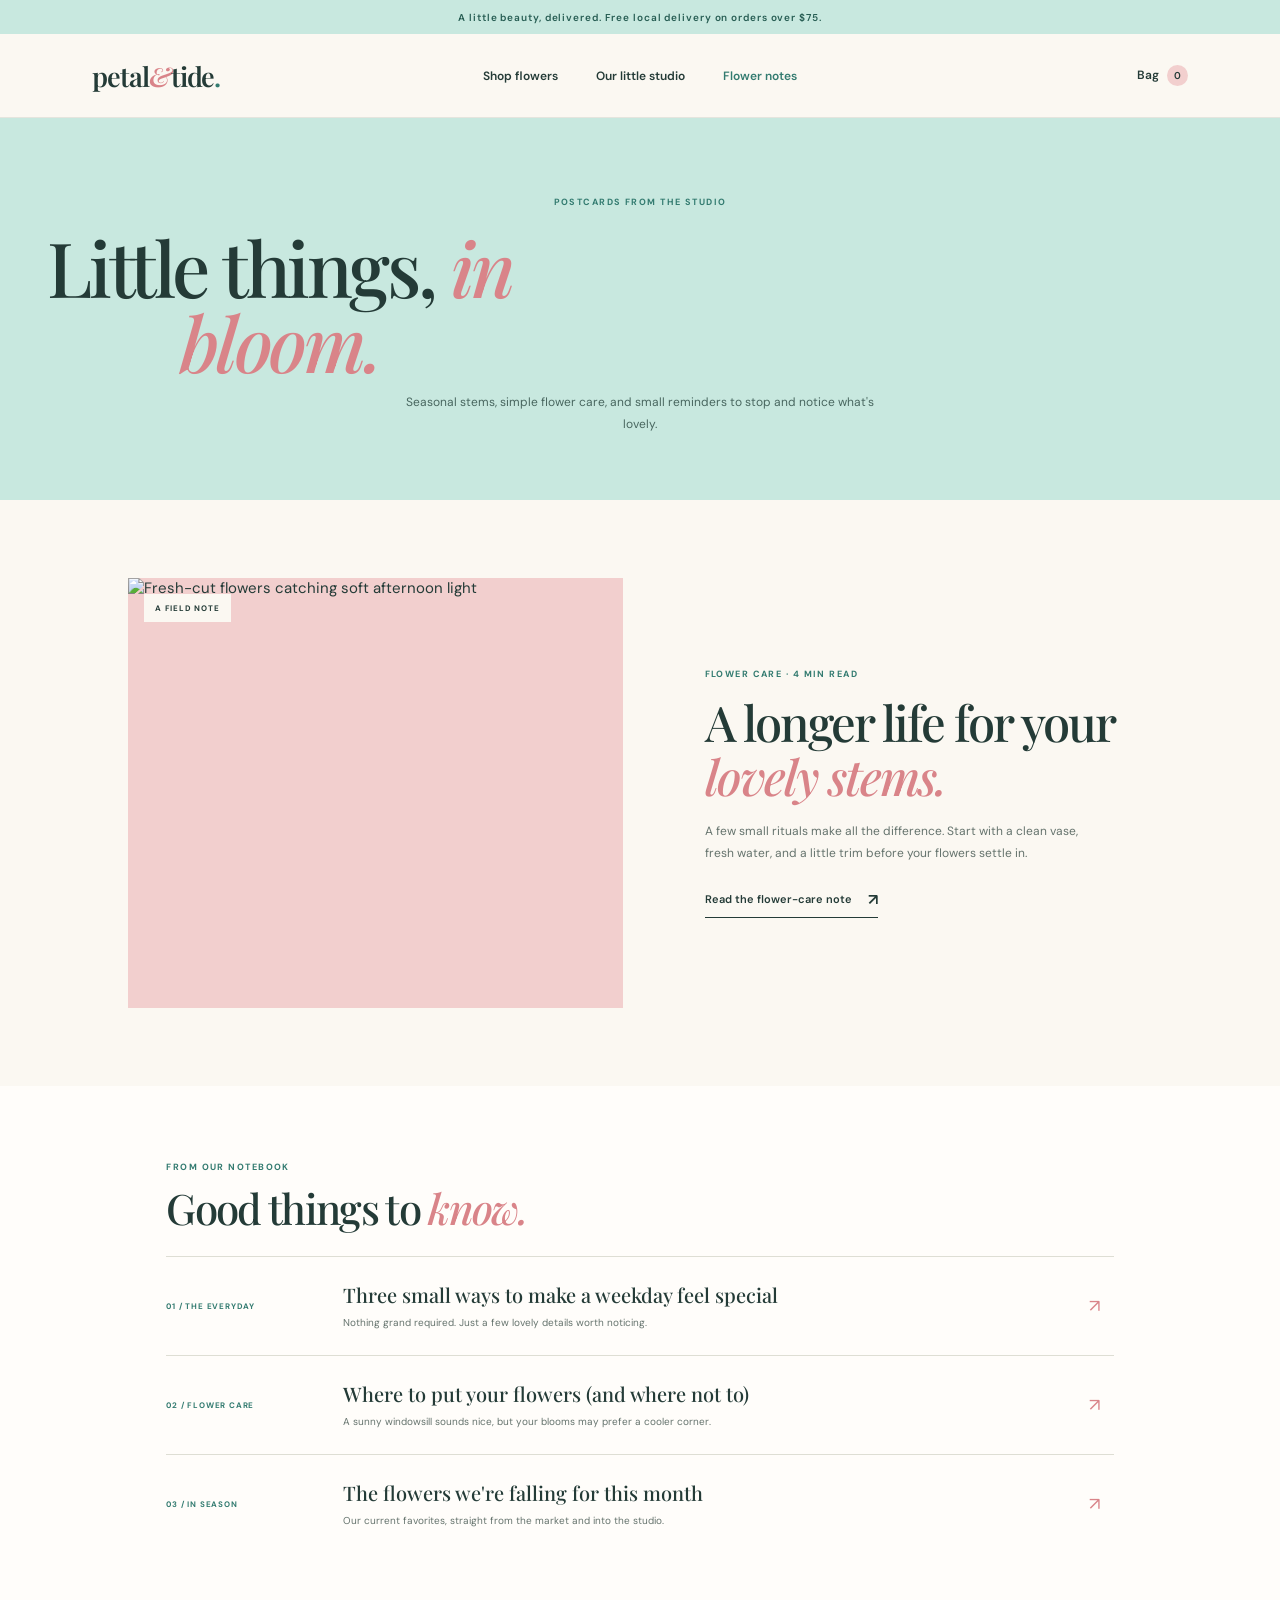
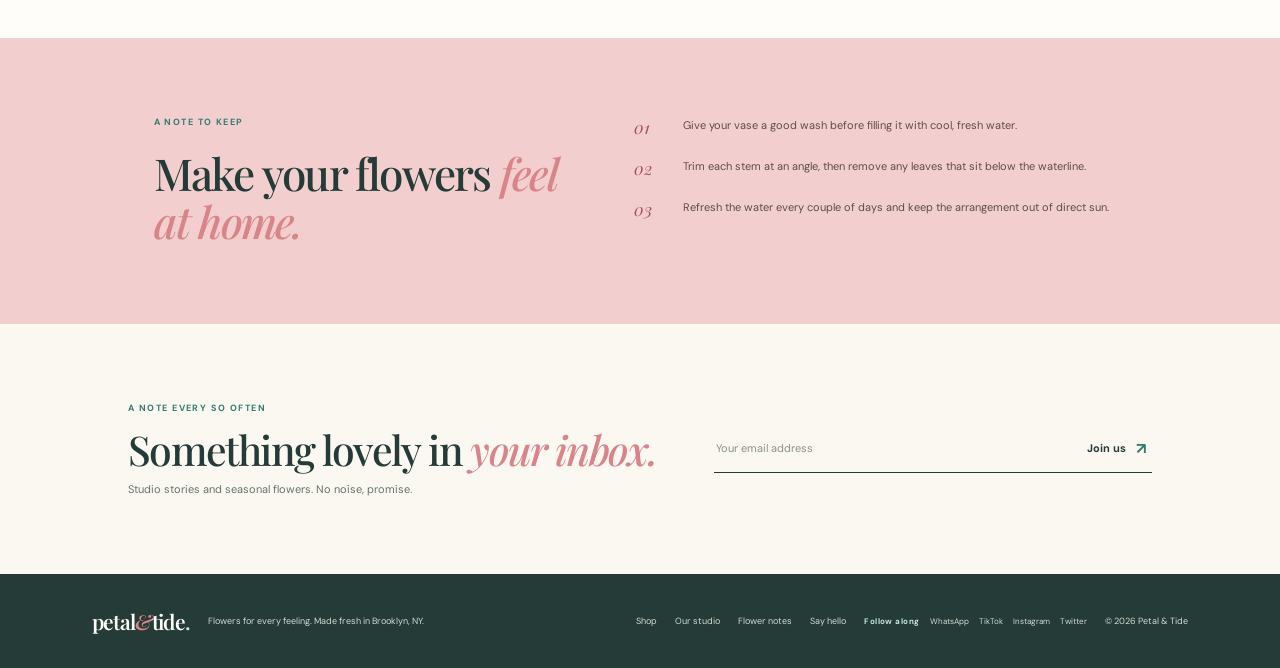
==== notes.html @ 0f06288e "Add files via upload" ====
<!doctype html>
<html lang="en">
<head>
  <meta charset="utf-8">
  <meta name="viewport" content="width=device-width, initial-scale=1">
  <meta name="theme-color" content="#c8e8df">
  <meta name="description" content="Flower notes from Petal & Tide: seasonal inspiration, simple flower care, and small ways to make an ordinary day lovely.">
  <title>Flower Notes | Petal & Tide</title>
  <link rel="preconnect" href="https://fonts.googleapis.com">
  <link rel="preconnect" href="https://fonts.gstatic.com" crossorigin>
  <link href="https://fonts.googleapis.com/css2?family=DM+Sans:wght@400;500;600;700&family=Playfair+Display:ital,wght@0,500;0,600;1,500;1,600&display=swap" rel="stylesheet">
  <link rel="stylesheet" href="styles.css">
  <script src="script.js" defer></script>
</head>
<body>
  <div class="announcement">A little beauty, delivered. Free local delivery on orders over $75.</div>
  <header class="site-header">
    <a class="wordmark" href="index.html" aria-label="Petal and Tide home">petal<span>&</span>tide<span class="wordmark-dot">.</span></a>
    <button class="menu-toggle" type="button" aria-expanded="false" aria-controls="primary-nav" aria-label="Open menu"><span></span><span></span></button>
    <nav class="primary-nav" id="primary-nav" aria-label="Main navigation"><a href="shop.html">Shop flowers</a><a href="studio.html">Our little studio</a><a href="notes.html" aria-current="page">Flower notes</a></nav>
    <a class="bag-link" href="shop.html#products" aria-label="Shopping bag"><span class="bag-label">Bag</span> <span class="bag-count">0</span></a>
  </header>
  <main>
    <section class="notes-intro"><p class="eyebrow">POSTCARDS FROM THE STUDIO</p><h1>Little things, <em>in bloom.</em></h1><p>Seasonal stems, simple flower care, and small reminders to stop and notice what's lovely.</p></section>
    <section class="featured-note">
      <a class="featured-note-image" href="#note-care"><img src="https://images.unsplash.com/photo-1490750967868-88aa4486c946?auto=format&fit=crop&w=1300&q=85" alt="Fresh-cut flowers catching soft afternoon light"><span class="featured-note-tag">A FIELD NOTE</span></a>
      <div class="featured-note-copy"><p class="eyebrow">FLOWER CARE · 4 MIN READ</p><h2 id="note-care">A longer life for your <em>lovely stems.</em></h2><p>A few small rituals make all the difference. Start with a clean vase, fresh water, and a little trim before your flowers settle in.</p><a class="text-link" href="#care-guide">Read the flower-care note <span aria-hidden="true">↗</span></a></div>
    </section>
    <section class="notes-list" id="care-guide">
      <div class="notes-list-heading"><p class="eyebrow">FROM OUR NOTEBOOK</p><h2>Good things to <em>know.</em></h2></div>
      <div class="note-row"><span class="note-date">01 / THE EVERYDAY</span><div><h3>Three small ways to make a weekday feel special</h3><p>Nothing grand required. Just a few lovely details worth noticing.</p></div><span class="note-arrow" aria-hidden="true">↗</span></div>
      <div class="note-row"><span class="note-date">02 / FLOWER CARE</span><div><h3>Where to put your flowers (and where not to)</h3><p>A sunny windowsill sounds nice, but your blooms may prefer a cooler corner.</p></div><span class="note-arrow" aria-hidden="true">↗</span></div>
      <div class="note-row"><span class="note-date">03 / IN SEASON</span><div><h3>The flowers we're falling for this month</h3><p>Our current favorites, straight from the market and into the studio.</p></div><span class="note-arrow" aria-hidden="true">↗</span></div>
    </section>
    <section class="care-guide"><div><p class="eyebrow">A NOTE TO KEEP</p><h2>Make your flowers <em>feel at home.</em></h2></div><ol><li><span>01</span><p>Give your vase a good wash before filling it with cool, fresh water.</p></li><li><span>02</span><p>Trim each stem at an angle, then remove any leaves that sit below the waterline.</p></li><li><span>03</span><p>Refresh the water every couple of days and keep the arrangement out of direct sun.</p></li></ol></section>
    <section class="newsletter-section notes-newsletter"><div><p class="eyebrow">A NOTE EVERY SO OFTEN</p><h2>Something lovely in <em>your inbox.</em></h2><p>Studio stories and seasonal flowers. No noise, promise.</p></div><form class="newsletter-form" id="newsletter-form"><label class="visually-hidden" for="email-address">Your email address</label><input id="email-address" type="email" placeholder="Your email address" required><button type="submit">Join us <span aria-hidden="true">↗</span></button><p class="form-message" aria-live="polite"></p></form></section>
  </main>
  <footer class="site-footer"><a class="wordmark footer-wordmark" href="index.html">petal<span>&</span>tide<span class="wordmark-dot">.</span></a><p>Flowers for every feeling. Made fresh in Brooklyn, NY.</p><div class="footer-links"><a href="shop.html">Shop</a><a href="studio.html">Our studio</a><a href="notes.html">Flower notes</a><a href="mailto:hello@petalandtide.com">Say hello</a></div><div class="footer-social" aria-label="Social media"><span class="social-label">Follow along</span><a href="https://www.whatsapp.com/" target="_blank" rel="noopener noreferrer">WhatsApp</a><a href="https://www.tiktok.com/" target="_blank" rel="noopener noreferrer">TikTok</a><a href="https://www.instagram.com/" target="_blank" rel="noopener noreferrer">Instagram</a><a href="https://www.twitter.com/" target="_blank" rel="noopener noreferrer">Twitter</a></div><span class="copyright">© 2026 Petal & Tide</span></footer>
</body>
</html>
---- styles.css ----
:root {
  color-scheme: light;
  --ink: #243b37;
  --muted: #65736d;
  --paper: #fbf8f2;
  --pink: #f2cfce;
  --pink-deep: #d98489;
  --aqua: #c8e8df;
  --aqua-deep: #337b70;
  --line: #deded4;
  --serif: "Playfair Display", Georgia, serif;
  --sans: "DM Sans", sans-serif;
}

* { box-sizing: border-box; }
html { scroll-behavior: smooth; }
body { margin: 0; background: var(--paper); color: var(--ink); font-family: var(--sans); font-size: 15px; -webkit-font-smoothing: antialiased; }
a { color: inherit; text-decoration: none; }
button, input { color: inherit; font: inherit; }
button { cursor: pointer; }
img { display: block; width: 100%; height: 100%; object-fit: cover; }
.visually-hidden { position: absolute; width: 1px; height: 1px; padding: 0; margin: -1px; overflow: hidden; clip: rect(0, 0, 0, 0); white-space: nowrap; border: 0; }

.announcement { display: flex; min-height: 34px; align-items: center; justify-content: center; padding: 7px 18px; background: var(--aqua); color: #275d53; font-size: 10px; font-weight: 600; letter-spacing: .09em; text-align: center; }
.site-header { position: relative; z-index: 5; display: grid; grid-template-columns: 1fr auto 1fr; align-items: center; min-height: 84px; padding: 0 7.2%; border-bottom: 1px solid rgba(36, 59, 55, .1); }
.wordmark { width: max-content; font-family: var(--serif); font-size: 27px; font-weight: 600; letter-spacing: -.04em; }
.wordmark > span:first-child { color: var(--pink-deep); font-style: italic; }
.wordmark-dot { color: var(--aqua-deep); }
.primary-nav { display: flex; align-items: center; gap: 38px; }
.primary-nav a, .bag-link { font-size: 12px; font-weight: 600; transition: color .2s ease; }
.primary-nav a:hover, .bag-link:hover { color: var(--pink-deep); }
.bag-link { justify-self: end; }
.bag-count { display: inline-grid; width: 21px; height: 21px; place-items: center; margin-left: 5px; border-radius: 50%; background: var(--pink); font-size: 10px; }
.menu-toggle { display: none; }

.hero { position: relative; display: grid; grid-template-columns: .87fr 1.13fr; min-height: 620px; padding: 42px 7.2% 55px; overflow: hidden; }
.hero-copy { display: flex; flex-direction: column; align-items: flex-start; justify-content: center; padding: 28px 30px 44px 0; }
.eyebrow { display: flex; align-items: center; gap: 11px; margin: 0 0 21px; color: var(--aqua-deep); font-size: 9px; font-weight: 700; letter-spacing: .16em; }
.eyebrow-line { width: 24px; height: 1px; background: var(--pink-deep); }
h1, h2, h3, p { margin-top: 0; }
h1, h2 { font-family: var(--serif); font-weight: 500; letter-spacing: -.04em; }
h1 { max-width: 520px; margin-bottom: 22px; font-size: clamp(62px, 6vw, 91px); line-height: .99; }
h1 em, h2 em { color: var(--pink-deep); font-weight: 500; }
.hero-intro { max-width: 350px; margin-bottom: 30px; color: var(--muted); font-size: 14px; line-height: 1.8; }
.button { display: inline-flex; min-height: 50px; align-items: center; justify-content: center; gap: 24px; padding: 0 23px; font-size: 11px; font-weight: 600; transition: background .2s, transform .2s; }
.button:hover { transform: translateY(-2px); }
.button-dark { background: var(--ink); color: white; }
.button-dark:hover { background: var(--aqua-deep); }
.button span, .text-link span { font-size: 16px; }
.hero-footnote { display: flex; align-items: center; gap: 9px; margin-top: 50px; color: var(--muted); font-size: 10px; }
.handwritten { color: var(--pink-deep); font-family: var(--serif); font-size: 17px; font-style: italic; }
.tiny-flower { color: var(--aqua-deep); font-size: 13px; }
.hero-image-wrap { position: relative; min-height: 520px; background: var(--pink); }
.hero-image { position: absolute; inset: 0; object-position: center 48%; }
.image-stamp { position: absolute; top: 24px; right: 25px; display: flex; width: 94px; height: 94px; flex-direction: column; align-items: center; justify-content: center; gap: 4px; border: 1px solid rgba(255,255,255,.8); border-radius: 50%; background: rgba(251, 248, 242, .88); color: var(--ink); font-size: 7px; letter-spacing: .1em; transform: rotate(9deg); }
.image-stamp strong { color: var(--pink-deep); font-size: 24px; line-height: 1; }
.image-caption { position: absolute; right: 20px; bottom: 17px; color: white; font-family: var(--serif); font-size: 13px; font-style: italic; text-shadow: 0 1px 9px rgba(0,0,0,.45); }
.hero-side-note { position: absolute; top: 47%; right: 2.3%; color: var(--aqua-deep); font-size: 8px; font-weight: 700; letter-spacing: .17em; writing-mode: vertical-rl; }

.shop-section { padding: 101px 7.2% 108px; background: #fffdfa; }
.section-heading { display: flex; align-items: end; justify-content: space-between; margin-bottom: 35px; }
.section-heading .eyebrow { margin-bottom: 13px; }
h2 { margin-bottom: 0; font-size: clamp(38px, 4vw, 53px); line-height: 1.1; }
.section-note { margin: 0 2px 5px 0; color: var(--muted); font-size: 11px; line-height: 1.8; text-align: right; }
.shop-tools { display: flex; align-items: center; justify-content: space-between; gap: 20px; margin-bottom: 22px; border-bottom: 1px solid var(--line); }
.filters { display: flex; gap: 27px; }
.filter-button { position: relative; min-height: 44px; padding: 0; border: 0; background: transparent; color: var(--muted); font-size: 11px; }
.filter-button::after { position: absolute; right: 0; bottom: -1px; left: 0; height: 2px; background: transparent; content: ""; }
.filter-button.is-active { color: var(--ink); font-weight: 700; }
.filter-button.is-active::after { background: var(--pink-deep); }
.search-box { display: flex; width: 190px; align-items: center; border-bottom: 1px solid var(--line); }
.search-box input { width: 100%; height: 37px; border: 0; outline: 0; background: transparent; font-size: 10px; }
.search-box input::placeholder { color: #89918b; }
.search-box > span { color: var(--aqua-deep); font-size: 21px; }
.product-grid { display: grid; grid-template-columns: repeat(4, minmax(0, 1fr)); gap: 19px; }
.product-card { min-width: 0; animation: arrive .45s ease both; }
.product-image { position: relative; aspect-ratio: .82; overflow: hidden; background: #f1e5de; }
.product-image img { transition: transform .6s cubic-bezier(.2,.7,.2,1); }
.product-card:hover .product-image img { transform: scale(1.045); }
.image-one { background-color: #f2ddd8; }
.image-two { background-color: #f3e6d5; }
.image-three { background-color: #e5eee3; }
.image-four { background-color: #d8e9e0; }
.product-label { position: absolute; top: 12px; left: 12px; padding: 8px 9px; background: var(--pink); color: #553e3d; font-size: 7px; font-weight: 700; letter-spacing: .09em; }
.label-aqua { background: var(--aqua); color: #275d53; }
.quick-add { position: absolute; right: 12px; bottom: 12px; display: grid; width: 36px; height: 36px; place-items: center; border: 0; border-radius: 50%; background: var(--paper); color: var(--ink); font-size: 21px; line-height: 1; transition: background .2s, color .2s, transform .2s; }
.quick-add:hover { background: var(--aqua-deep); color: white; transform: rotate(90deg); }
.product-info { display: flex; justify-content: space-between; gap: 8px; padding-top: 14px; }
.product-info h3 { margin: 0 0 5px; font-family: var(--serif); font-size: 16px; font-weight: 600; }
.product-info p { margin: 0; color: var(--muted); font-size: 9px; }
.price { padding-top: 2px; font-size: 11px; font-weight: 600; white-space: nowrap; }
.empty-state { padding: 40px 0 12px; color: var(--muted); text-align: center; }

.studio-section { display: grid; grid-template-columns: 1fr 1fr; min-height: 550px; background: var(--pink); }
.studio-image { position: relative; min-height: 450px; overflow: hidden; }
.studio-image img { position: absolute; inset: 0; }
.studio-image-note { position: absolute; bottom: 19px; left: 22px; color: white; font-size: 8px; font-weight: 700; letter-spacing: .16em; text-shadow: 0 1px 8px rgba(0,0,0,.45); }
.studio-copy { position: relative; display: flex; flex-direction: column; align-items: flex-start; justify-content: center; padding: 75px 12% 75px 13%; }
.studio-copy .eyebrow { color: #875d60; }
.studio-copy h2 { margin-bottom: 24px; font-size: clamp(40px, 4.1vw, 56px); }
.studio-copy h2 em { color: #a54f61; }
.studio-copy > p:not(.eyebrow) { max-width: 380px; margin-bottom: 25px; color: #5d4c4b; font-size: 12px; line-height: 1.9; }
.text-link { display: inline-flex; align-items: center; gap: 16px; padding-bottom: 7px; border-bottom: 1px solid var(--ink); font-size: 11px; font-weight: 600; }
.studio-scribble { align-self: flex-end; margin-top: 24px; color: #a54f61; font-family: var(--serif); font-size: 21px; font-style: italic; transform: rotate(-8deg); }

.quote-band { position: relative; display: flex; min-height: 265px; flex-direction: column; align-items: center; justify-content: center; overflow: hidden; padding: 50px 24px; background: var(--aqua); text-align: center; }
.quote-mark { height: 34px; color: var(--aqua-deep); font-family: var(--serif); font-size: 62px; line-height: 1; }
.quote-band blockquote { max-width: 650px; margin: 13px 0 16px; font-family: var(--serif); font-size: clamp(24px, 3vw, 36px); font-style: italic; line-height: 1.35; }
.quote-band > p { margin: 0; color: #426b62; font-size: 9px; font-weight: 700; letter-spacing: .1em; text-transform: uppercase; }
.quote-flower { position: absolute; right: 12%; bottom: 20px; color: rgba(51,123,112,.22); font-size: 90px; }

.newsletter-section { display: grid; grid-template-columns: 1.1fr .9fr; align-items: center; gap: 50px; padding: 78px 12%; }
.newsletter-section .eyebrow { margin-bottom: 13px; }
.newsletter-section h2 { margin-bottom: 10px; font-size: clamp(31px, 3.2vw, 43px); }
.newsletter-section > div > p:last-child { margin: 0; color: var(--muted); font-size: 11px; }
.newsletter-form { position: relative; display: flex; align-items: center; border-bottom: 1px solid var(--ink); }
.newsletter-form input { width: 100%; height: 48px; border: 0; outline: 0; background: transparent; font-size: 11px; }
.newsletter-form input::placeholder { color: #89918b; }
.newsletter-form button { display: flex; flex: 0 0 auto; align-items: center; gap: 10px; border: 0; background: transparent; font-size: 11px; font-weight: 700; }
.newsletter-form button span { color: var(--aqua-deep); font-size: 16px; }
.form-message { position: absolute; top: 49px; left: 0; margin: 0; color: var(--aqua-deep); font-size: 10px; }
.site-footer { display: grid; grid-template-columns: auto 1fr auto auto auto; align-items: center; gap: 18px; min-height: 94px; padding: 20px 7.2%; background: var(--ink); color: #fffdfa; }
.footer-wordmark { font-size: 21px; }
.footer-wordmark .wordmark-dot { color: var(--aqua); }
.site-footer > p { margin: 0; color: #d1dcd4; font-size: 9px; }
.footer-links { display: flex; gap: 18px; }
.footer-links a, .copyright { color: #d1dcd4; font-size: 9px; }
.footer-links a:hover { color: var(--aqua); }
.footer-social { display: flex; align-items: center; gap: 10px; }
.footer-social a, .social-label { color: #d1dcd4; font-size: 8px; }
.social-label { color: var(--aqua); font-weight: 700; letter-spacing: .06em; }
.footer-social a:hover { color: var(--pink); }

@keyframes arrive { from { opacity: 0; transform: translateY(10px); } to { opacity: 1; transform: translateY(0); } }

@media (max-width: 900px) {
  .site-header { padding-right: 5%; padding-left: 5%; }
  .hero { grid-template-columns: .9fr 1.1fr; min-height: 550px; padding-right: 5%; padding-left: 5%; }
  .hero-image-wrap { min-height: 460px; }
  .hero-side-note { display: none; }
  .shop-section { padding-right: 5%; padding-left: 5%; }
  .product-grid { grid-template-columns: repeat(2, minmax(0, 1fr)); gap: 32px 18px; }
  .studio-copy { padding-right: 8%; padding-left: 9%; }
  .site-footer { grid-template-columns: 1fr 1fr; padding-right: 5%; padding-left: 5%; }
  .footer-social { grid-column: 1 / -1; }
  .copyright { justify-self: end; }
}

@media (max-width: 620px) {
  .announcement { min-height: 32px; font-size: 8px; }
  .site-header { grid-template-columns: 1fr auto auto; min-height: 68px; gap: 17px; padding: 0 6%; }
  .wordmark { font-size: 24px; }
  .menu-toggle { display: flex; width: 30px; height: 34px; flex-direction: column; justify-content: center; gap: 6px; padding: 4px; border: 0; background: transparent; }
  .menu-toggle span { width: 21px; height: 1px; background: var(--ink); transition: transform .2s; }
  .menu-toggle[aria-expanded="true"] span:first-child { transform: translateY(3.5px) rotate(45deg); }
  .menu-toggle[aria-expanded="true"] span:last-child { transform: translateY(-3.5px) rotate(-45deg); }
  .primary-nav { position: absolute; top: 68px; right: 0; left: 0; display: none; flex-direction: column; align-items: stretch; gap: 0; padding: 8px 6% 15px; border-bottom: 1px solid var(--line); background: var(--paper); }
  .primary-nav.is-open { display: flex; }
  .primary-nav a { padding: 13px 0; border-top: 1px solid var(--line); }
  .bag-link { font-size: 11px; }
  .bag-count { width: 19px; height: 19px; }
  .hero { display: flex; flex-direction: column; padding: 37px 6% 50px; }
  .hero-copy { padding: 22px 0 30px; }
  .hero .eyebrow { margin-bottom: 16px; font-size: 8px; }
  h1 { margin-bottom: 14px; font-size: 65px; }
  .hero-intro { max-width: 330px; margin-bottom: 22px; font-size: 12px; }
  .hero-footnote { margin-top: 25px; }
  .hero-image-wrap { min-height: 380px; }
  .image-stamp { width: 78px; height: 78px; }
  .shop-section { padding: 68px 6% 74px; }
  .section-heading { align-items: flex-start; gap: 12px; }
  .section-heading h2 { font-size: 38px; }
  .section-note { padding-top: 25px; font-size: 9px; }
  .shop-tools { align-items: flex-start; flex-direction: column-reverse; gap: 10px; padding-bottom: 0; }
  .search-box { width: 100%; }
  .filters { width: 100%; justify-content: space-between; gap: 10px; }
  .filter-button { min-height: 40px; font-size: 10px; }
  .product-grid { gap: 25px 12px; }
  .product-image { aspect-ratio: .74; }
  .product-label { top: 8px; left: 8px; padding: 7px; font-size: 6px; }
  .quick-add { right: 8px; bottom: 8px; width: 32px; height: 32px; }
  .product-info { padding-top: 10px; }
  .product-info h3 { font-size: 14px; }
  .product-info p { max-width: 145px; font-size: 8px; line-height: 1.5; }
  .price { font-size: 10px; }
  .studio-section { grid-template-columns: 1fr; }
  .studio-image { min-height: 340px; }
  .studio-copy { min-height: 390px; padding: 58px 8% 48px; }
  .studio-copy h2 { font-size: 46px; }
  .quote-band { min-height: 230px; }
  .quote-band blockquote { font-size: 25px; }
  .quote-flower { right: 3%; font-size: 64px; }
  .newsletter-section { grid-template-columns: 1fr; gap: 25px; padding: 58px 7%; }
  .newsletter-section h2 { font-size: 34px; }
  .site-footer { grid-template-columns: 1fr auto; gap: 13px; padding: 23px 7%; }
  .site-footer > p { grid-column: 1 / -1; grid-row: 2; }
  .footer-links { grid-column: 1 / -1; grid-row: 3; }
  .copyright { grid-column: 2; grid-row: 1; font-size: 8px; }
  .footer-social { grid-column: 1 / -1; grid-row: 4; flex-wrap: wrap; gap: 12px; }
}

@media (prefers-reduced-motion: reduce) {
  *, *::before, *::after { scroll-behavior: auto !important; animation-duration: .01ms !important; animation-iteration-count: 1 !important; transition-duration: .01ms !important; }
}

.primary-nav a[aria-current="page"] { color: var(--aqua-deep); }
.page-banner { position: relative; display: flex; min-height: 330px; align-items: center; overflow: hidden; padding: 52px 10%; }
.shop-banner { background: var(--aqua); }
.page-banner-copy { position: relative; z-index: 1; max-width: 560px; }
.page-banner .eyebrow { margin-bottom: 15px; }
.page-banner h1, .studio-page-copy h1, .notes-intro h1 { margin: 0 0 15px; font-size: clamp(48px, 6vw, 76px); }
.page-banner-copy > p:last-child, .studio-page-copy > p:not(.eyebrow) { max-width: 390px; margin: 0; color: #48665f; font-size: 13px; line-height: 1.8; }
.banner-mark { position: absolute; top: -72px; right: 11%; color: rgba(51,123,112,.14); font-size: 350px; line-height: 1; }
.banner-side-note { position: absolute; right: 4%; bottom: 23px; color: var(--aqua-deep); font-size: 8px; font-weight: 700; letter-spacing: .14em; writing-mode: vertical-rl; }
.inner-shop { padding-top: 76px; }
.delivery-strip { display: flex; min-height: 100px; align-items: center; justify-content: center; gap: 12px; padding: 20px; background: var(--pink); }
.delivery-strip p { margin: 0; font-size: 12px; }
.delivery-strip a { border-bottom: 1px solid currentColor; font-weight: 700; }

.studio-page-hero { display: grid; grid-template-columns: .88fr 1.12fr; min-height: 580px; padding: 55px 7.2%; gap: 7%; align-items: center; }
.studio-page-copy { padding: 30px 0; }
.studio-page-copy h1 { max-width: 450px; line-height: 1.04; }
.studio-page-copy > p:not(.eyebrow) { max-width: 365px; margin: 0 0 26px; color: var(--muted); }
.studio-page-copy .eyebrow { margin-bottom: 19px; }
.studio-page-image { position: relative; height: 460px; background: var(--pink); }
.studio-page-image img { position: absolute; inset: 0; }
.studio-page-image span { position: absolute; bottom: 18px; left: 20px; color: white; font-size: 8px; font-weight: 700; letter-spacing: .15em; text-shadow: 0 1px 9px rgba(0,0,0,.45); }
.studio-story { padding: 84px 13%; background: #fffdfa; }
.studio-story h2 { max-width: 590px; margin-bottom: 32px; }
.story-columns { display: grid; grid-template-columns: 1fr 1fr; gap: 50px; max-width: 800px; }
.story-columns p { margin: 0; color: var(--muted); font-size: 12px; line-height: 2; }
.studio-values { display: grid; grid-template-columns: .8fr 1.2fr; gap: 8%; padding: 92px 10%; }
.values-heading h2 { max-width: 380px; font-size: 45px; }
.value-list article { display: grid; grid-template-columns: 36px 1fr 25px; align-items: start; gap: 16px; padding: 21px 0; border-bottom: 1px solid var(--line); }
.value-number { padding-top: 3px; color: var(--pink-deep); font-family: var(--serif); font-size: 17px; font-style: italic; }
.value-list h3 { margin: 0 0 7px; font-family: var(--serif); font-size: 19px; font-weight: 500; }
.value-list p { max-width: 420px; margin: 0; color: var(--muted); font-size: 11px; line-height: 1.8; }
.value-symbol { color: var(--aqua-deep); font-size: 18px; }
.studio-cta { padding: 74px 20px 80px; background: var(--pink); text-align: center; }
.studio-cta .eyebrow { justify-content: center; }
.studio-cta h2 { max-width: 650px; margin: 0 auto 25px; font-size: clamp(34px, 4vw, 48px); }
.studio-cta .text-link { justify-content: center; }

.notes-intro { padding: 78px 20px 64px; background: var(--aqua); text-align: center; }
.notes-intro .eyebrow { justify-content: center; }
.notes-intro h1 { margin-bottom: 13px; }
.notes-intro > p:last-child { max-width: 490px; margin: 0 auto; color: #48665f; font-size: 12px; line-height: 1.8; }
.featured-note { display: grid; grid-template-columns: 1.05fr .95fr; gap: 8%; align-items: center; padding: 78px 10%; }
.featured-note-image { position: relative; display: block; aspect-ratio: 1.15; background: var(--pink); }
.featured-note-tag { position: absolute; top: 16px; left: 16px; padding: 9px 11px; background: var(--paper); color: var(--ink); font-size: 8px; font-weight: 700; letter-spacing: .1em; }
.featured-note-copy .eyebrow { margin-bottom: 15px; }
.featured-note-copy h2 { margin-bottom: 17px; font-size: clamp(36px, 4vw, 49px); }
.featured-note-copy > p:not(.eyebrow) { max-width: 400px; margin-bottom: 23px; color: var(--muted); font-size: 12px; line-height: 1.9; }
.notes-list { padding: 75px 13% 85px; background: #fffdfa; }
.notes-list-heading { margin-bottom: 25px; }
.notes-list-heading .eyebrow { margin-bottom: 12px; }
.notes-list-heading h2 { font-size: 42px; }
.note-row { display: grid; grid-template-columns: 155px 1fr 25px; gap: 22px; align-items: center; padding: 24px 0; border-top: 1px solid var(--line); }
.note-date { color: var(--aqua-deep); font-size: 8px; font-weight: 700; letter-spacing: .1em; }
.note-row h3 { margin: 0 0 6px; font-family: var(--serif); font-size: 20px; font-weight: 500; }
.note-row p { margin: 0; color: var(--muted); font-size: 10px; line-height: 1.7; }
.note-arrow { color: var(--pink-deep); font-size: 18px; }
.care-guide { display: grid; grid-template-columns: .9fr 1.1fr; gap: 8%; align-items: start; padding: 78px 12%; background: var(--pink); }
.care-guide h2 { max-width: 420px; font-size: 44px; }
.care-guide ol { margin: 0; padding: 0; list-style: none; }
.care-guide li { display: grid; grid-template-columns: 36px 1fr; gap: 13px; align-items: start; padding: 0 0 19px; }
.care-guide li span { color: #a54f61; font-family: var(--serif); font-size: 17px; font-style: italic; }
.care-guide li p { margin: 0; color: #5d4c4b; font-size: 11px; line-height: 1.8; }
.notes-newsletter { padding-right: 10%; padding-left: 10%; }

@media (max-width: 900px) {
  .page-banner { padding-right: 7%; padding-left: 7%; }
  .studio-page-hero { min-height: 500px; padding-right: 5%; padding-left: 5%; gap: 5%; }
  .studio-page-image { height: 400px; }
  .studio-values { grid-template-columns: 1fr; gap: 32px; padding: 75px 8%; }
  .featured-note { padding-right: 7%; padding-left: 7%; gap: 5%; }
  .notes-list { padding-right: 8%; padding-left: 8%; }
  .care-guide { padding-right: 8%; padding-left: 8%; }
}

@media (max-width: 620px) {
  .page-banner { min-height: 280px; padding: 48px 7%; }
  .page-banner h1, .studio-page-copy h1, .notes-intro h1 { font-size: 51px; }
  .page-banner-copy > p:last-child { max-width: 290px; font-size: 11px; }
  .banner-mark { top: -12px; right: 1%; font-size: 210px; }
  .banner-side-note { right: 3%; bottom: 12px; font-size: 6px; }
  .inner-shop { padding-top: 55px; }
  .delivery-strip { align-items: flex-start; justify-content: flex-start; padding: 23px 7%; }
  .delivery-strip p { font-size: 10px; line-height: 1.7; }
  .studio-page-hero { grid-template-columns: 1fr; gap: 24px; padding: 42px 6% 50px; }
  .studio-page-copy { padding: 14px 0 0; }
  .studio-page-copy h1 { max-width: 360px; }
  .studio-page-image { height: 350px; }
  .studio-story { padding: 62px 8%; }
  .studio-story h2 { font-size: 40px; }
  .story-columns { grid-template-columns: 1fr; gap: 17px; }
  .studio-values { padding: 62px 7%; }
  .values-heading h2 { font-size: 39px; }
  .value-list article { grid-template-columns: 29px 1fr 18px; gap: 11px; }
  .studio-cta { padding: 62px 8%; }
  .notes-intro { padding: 62px 7% 48px; }
  .notes-intro > p:last-child { font-size: 11px; }
  .featured-note { grid-template-columns: 1fr; gap: 27px; padding: 42px 6% 60px; }
  .featured-note-image { aspect-ratio: 1.08; }
  .featured-note-copy h2 { font-size: 40px; }
  .notes-list { padding: 59px 7% 67px; }
  .notes-list-heading h2 { font-size: 38px; }
  .note-row { grid-template-columns: 1fr 22px; gap: 7px; padding: 18px 0; }
  .note-date { grid-column: 1; grid-row: 1; margin-bottom: 3px; }
  .note-row > div { grid-column: 1; grid-row: 2; }
  .note-row h3 { font-size: 18px; }
  .note-arrow { grid-column: 2; grid-row: 1 / span 2; }
  .care-guide { grid-template-columns: 1fr; gap: 27px; padding: 60px 7%; }
  .care-guide h2 { font-size: 39px; }
  .notes-newsletter { padding: 58px 7%; }
}
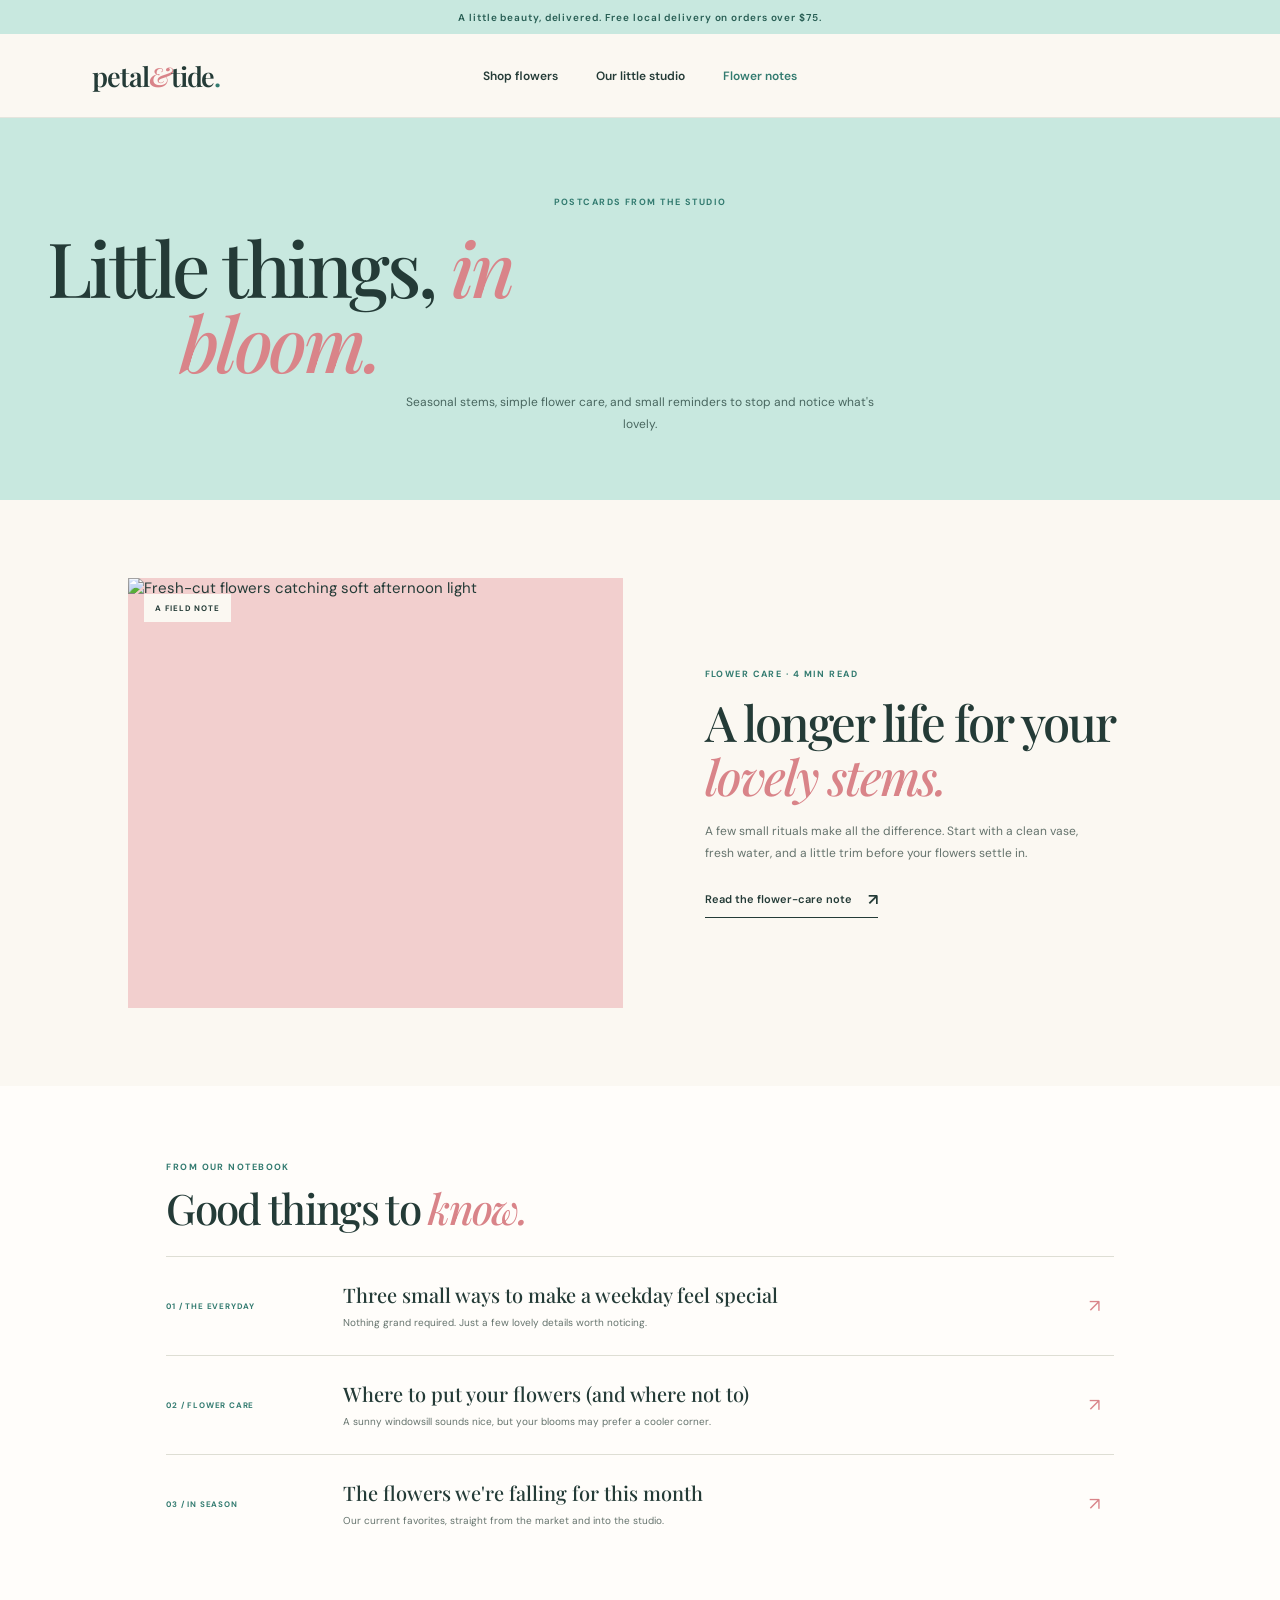
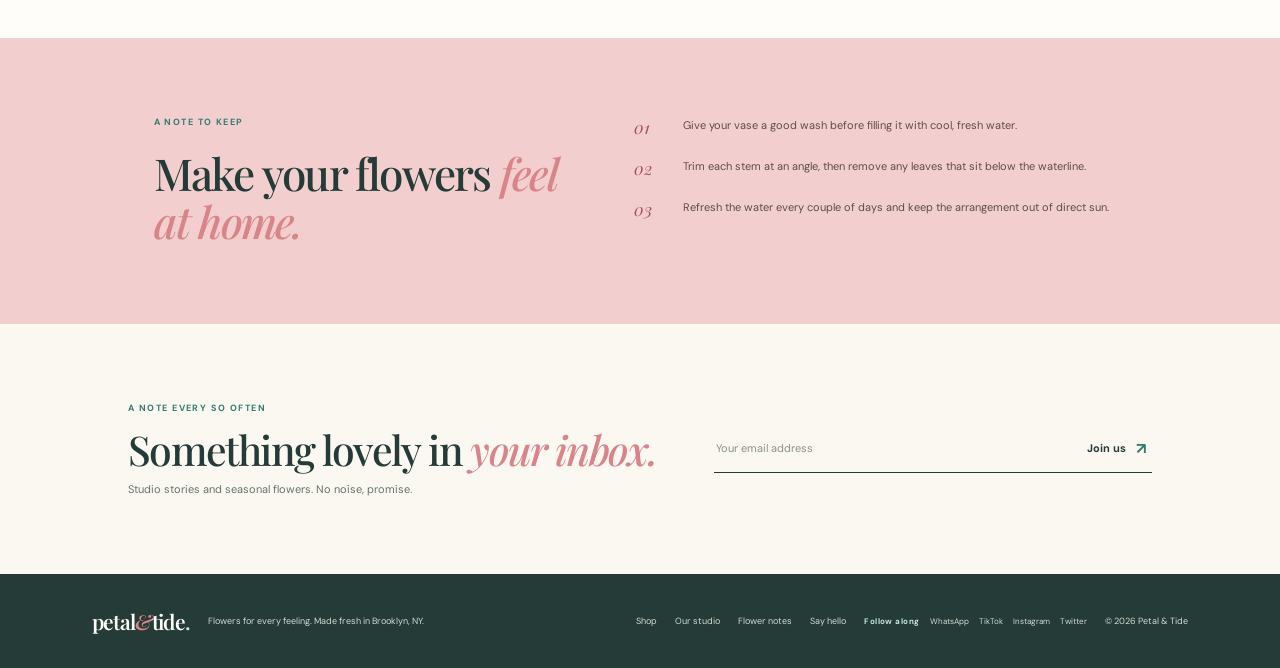
==== commit dff72ddc: "Add files via upload" ====
--- a/notes.html
+++ b/notes.html
@@ -18,7 +18,6 @@
     <a class="wordmark" href="index.html" aria-label="Petal and Tide home">petal<span>&</span>tide<span class="wordmark-dot">.</span></a>
     <button class="menu-toggle" type="button" aria-expanded="false" aria-controls="primary-nav" aria-label="Open menu"><span></span><span></span></button>
     <nav class="primary-nav" id="primary-nav" aria-label="Main navigation"><a href="shop.html">Shop flowers</a><a href="studio.html">Our little studio</a><a href="notes.html" aria-current="page">Flower notes</a></nav>
-    <a class="bag-link" href="shop.html#products" aria-label="Shopping bag"><span class="bag-label">Bag</span> <span class="bag-count">0</span></a>
   </header>
   <main>
     <section class="notes-intro"><p class="eyebrow">POSTCARDS FROM THE STUDIO</p><h1>Little things, <em>in bloom.</em></h1><p>Seasonal stems, simple flower care, and small reminders to stop and notice what's lovely.</p></section>
--- a/styles.css
+++ b/styles.css
@@ -27,10 +27,8 @@
 .wordmark > span:first-child { color: var(--pink-deep); font-style: italic; }
 .wordmark-dot { color: var(--aqua-deep); }
 .primary-nav { display: flex; align-items: center; gap: 38px; }
-.primary-nav a, .bag-link { font-size: 12px; font-weight: 600; transition: color .2s ease; }
-.primary-nav a:hover, .bag-link:hover { color: var(--pink-deep); }
-.bag-link { justify-self: end; }
-.bag-count { display: inline-grid; width: 21px; height: 21px; place-items: center; margin-left: 5px; border-radius: 50%; background: var(--pink); font-size: 10px; }
+.primary-nav a { font-size: 12px; font-weight: 600; transition: color .2s ease; }
+.primary-nav a:hover { color: var(--pink-deep); }
 .menu-toggle { display: none; }
 
 .hero { position: relative; display: grid; grid-template-columns: .87fr 1.13fr; min-height: 620px; padding: 42px 7.2% 55px; overflow: hidden; }
@@ -83,8 +81,6 @@
 .image-four { background-color: #d8e9e0; }
 .product-label { position: absolute; top: 12px; left: 12px; padding: 8px 9px; background: var(--pink); color: #553e3d; font-size: 7px; font-weight: 700; letter-spacing: .09em; }
 .label-aqua { background: var(--aqua); color: #275d53; }
-.quick-add { position: absolute; right: 12px; bottom: 12px; display: grid; width: 36px; height: 36px; place-items: center; border: 0; border-radius: 50%; background: var(--paper); color: var(--ink); font-size: 21px; line-height: 1; transition: background .2s, color .2s, transform .2s; }
-.quick-add:hover { background: var(--aqua-deep); color: white; transform: rotate(90deg); }
 .product-info { display: flex; justify-content: space-between; gap: 8px; padding-top: 14px; }
 .product-info h3 { margin: 0 0 5px; font-family: var(--serif); font-size: 16px; font-weight: 600; }
 .product-info p { margin: 0; color: var(--muted); font-size: 9px; }
@@ -157,8 +153,6 @@
   .primary-nav { position: absolute; top: 68px; right: 0; left: 0; display: none; flex-direction: column; align-items: stretch; gap: 0; padding: 8px 6% 15px; border-bottom: 1px solid var(--line); background: var(--paper); }
   .primary-nav.is-open { display: flex; }
   .primary-nav a { padding: 13px 0; border-top: 1px solid var(--line); }
-  .bag-link { font-size: 11px; }
-  .bag-count { width: 19px; height: 19px; }
   .hero { display: flex; flex-direction: column; padding: 37px 6% 50px; }
   .hero-copy { padding: 22px 0 30px; }
   .hero .eyebrow { margin-bottom: 16px; font-size: 8px; }
@@ -178,7 +172,6 @@
   .product-grid { gap: 25px 12px; }
   .product-image { aspect-ratio: .74; }
   .product-label { top: 8px; left: 8px; padding: 7px; font-size: 6px; }
-  .quick-add { right: 8px; bottom: 8px; width: 32px; height: 32px; }
   .product-info { padding-top: 10px; }
   .product-info h3 { font-size: 14px; }
   .product-info p { max-width: 145px; font-size: 8px; line-height: 1.5; }
